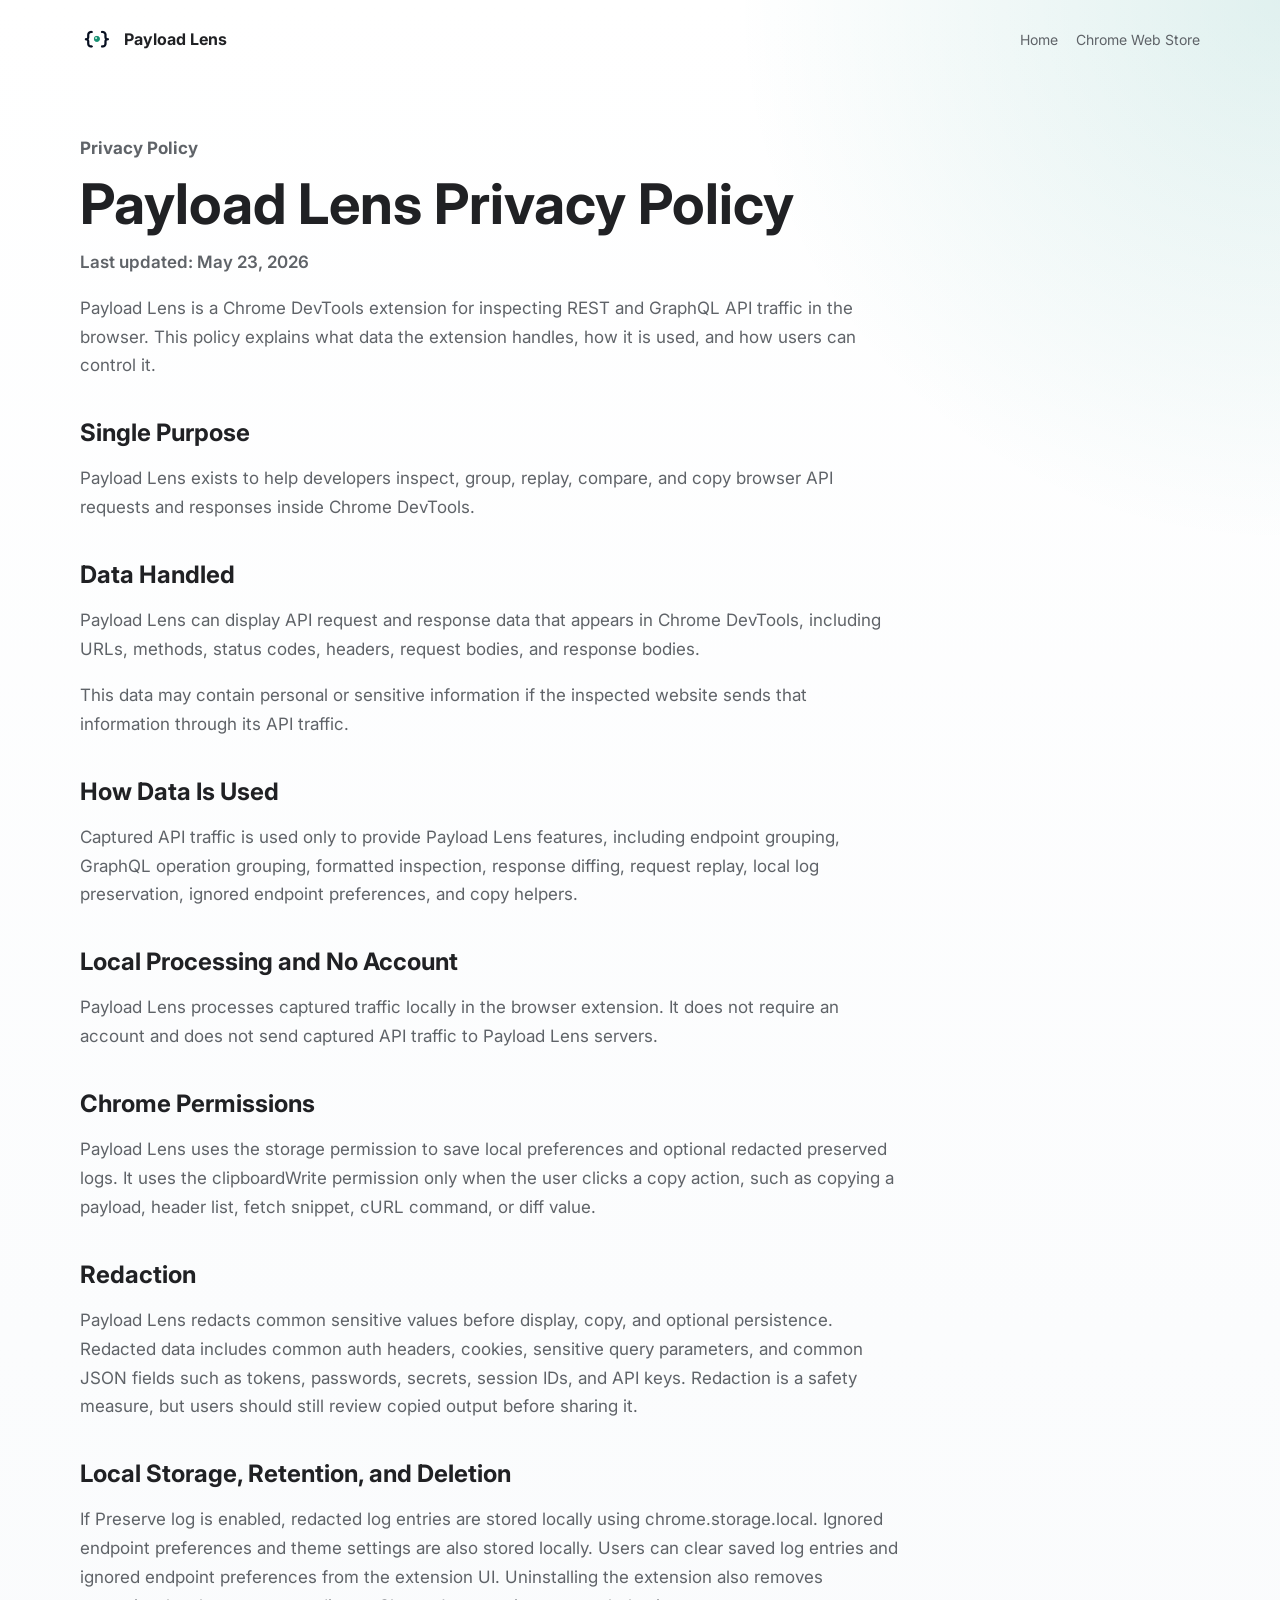
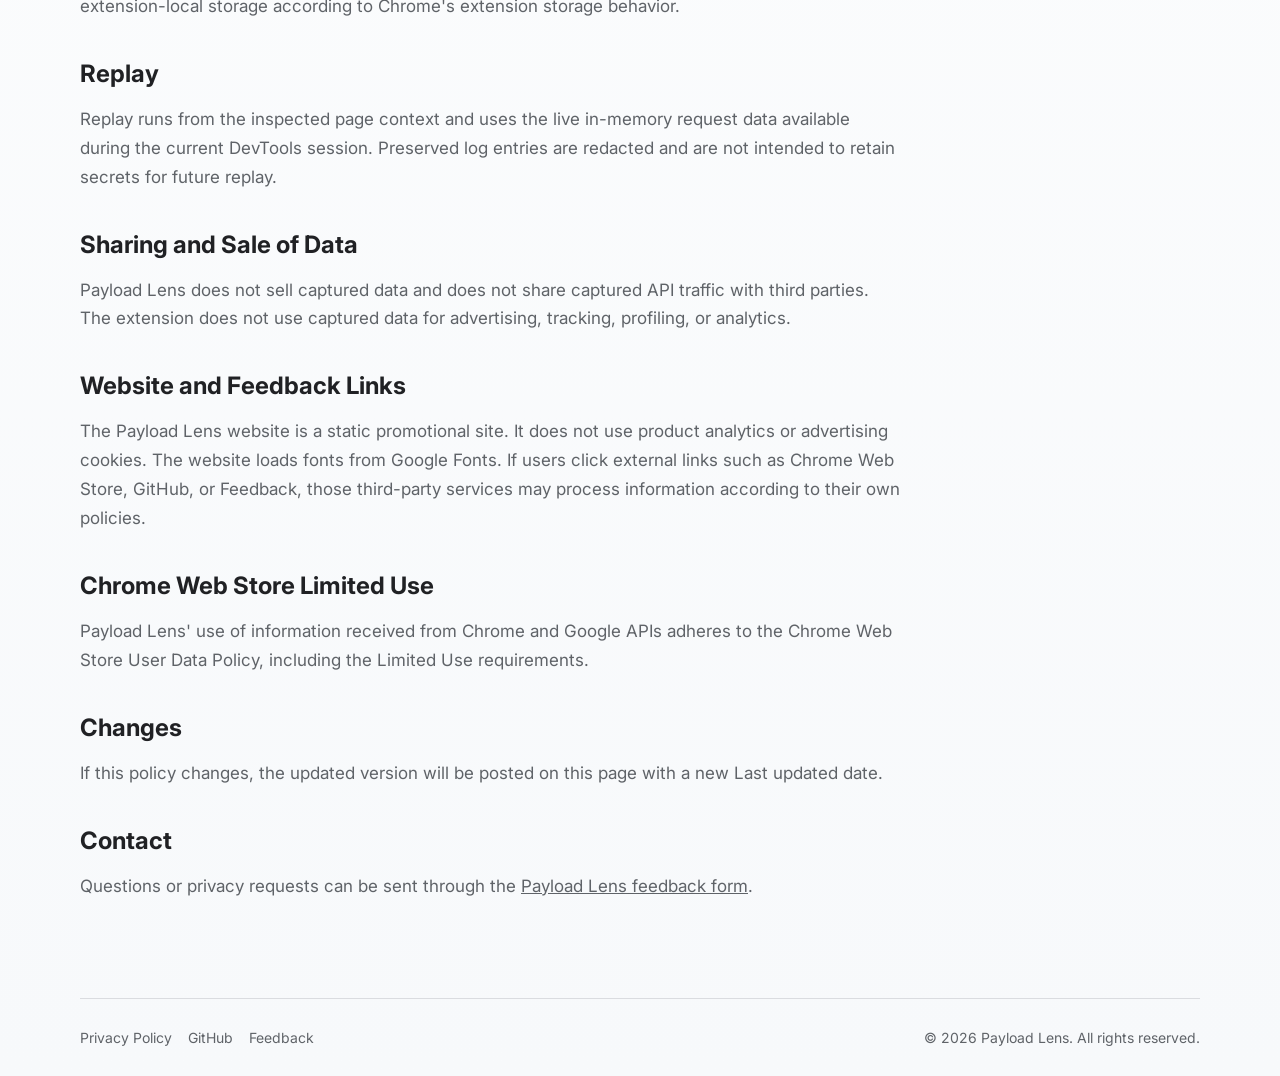
==== privacy-policy.html @ ce67dc68 "Expand privacy policy disclosures" ====
<!doctype html>
<html lang="en">
  <head>
    <meta charset="utf-8">
    <meta name="viewport" content="width=device-width, initial-scale=1">
    <title>Privacy Policy - Payload Lens</title>
    <meta name="description" content="Privacy policy for Payload Lens, a REST and GraphQL debugger for Chrome DevTools.">
    <link rel="preconnect" href="https://fonts.googleapis.com">
    <link rel="preconnect" href="https://fonts.gstatic.com" crossorigin>
    <link href="https://fonts.googleapis.com/css2?family=Inter:wght@400;500;600;700;800&display=swap" rel="stylesheet">
    <link rel="stylesheet" href="styles.css">
  </head>
  <body>
    <div class="site">
      <nav class="nav" aria-label="Primary navigation">
        <a class="brand" href="/">
          <img src="assets/brand-mark-light.png" alt="" aria-hidden="true">
          <span>Payload Lens</span>
        </a>
        <div class="nav-links">
          <a href="/">Home</a>
          <a href="https://chromewebstore.google.com/detail/knkidgfhigdmbppemldoeigcefdfmbhf">Chrome Web Store</a>
        </div>
      </nav>

      <main class="privacy-page">
        <p class="eyebrow">Privacy Policy</p>
        <h1>Payload Lens Privacy Policy</h1>
        <p class="policy-updated">Last updated: May 23, 2026</p>
        <p>Payload Lens is a Chrome DevTools extension for inspecting REST and GraphQL API traffic in the browser. This policy explains what data the extension handles, how it is used, and how users can control it.</p>

        <h2>Single Purpose</h2>
        <p>Payload Lens exists to help developers inspect, group, replay, compare, and copy browser API requests and responses inside Chrome DevTools.</p>

        <h2>Data Handled</h2>
        <p>Payload Lens can display API request and response data that appears in Chrome DevTools, including URLs, methods, status codes, headers, request bodies, and response bodies.</p>
        <p>This data may contain personal or sensitive information if the inspected website sends that information through its API traffic.</p>

        <h2>How Data Is Used</h2>
        <p>Captured API traffic is used only to provide Payload Lens features, including endpoint grouping, GraphQL operation grouping, formatted inspection, response diffing, request replay, local log preservation, ignored endpoint preferences, and copy helpers.</p>

        <h2>Local Processing and No Account</h2>
        <p>Payload Lens processes captured traffic locally in the browser extension. It does not require an account and does not send captured API traffic to Payload Lens servers.</p>

        <h2>Chrome Permissions</h2>
        <p>Payload Lens uses the storage permission to save local preferences and optional redacted preserved logs. It uses the clipboardWrite permission only when the user clicks a copy action, such as copying a payload, header list, fetch snippet, cURL command, or diff value.</p>

        <h2>Redaction</h2>
        <p>Payload Lens redacts common sensitive values before display, copy, and optional persistence. Redacted data includes common auth headers, cookies, sensitive query parameters, and common JSON fields such as tokens, passwords, secrets, session IDs, and API keys. Redaction is a safety measure, but users should still review copied output before sharing it.</p>

        <h2>Local Storage, Retention, and Deletion</h2>
        <p>If Preserve log is enabled, redacted log entries are stored locally using chrome.storage.local. Ignored endpoint preferences and theme settings are also stored locally. Users can clear saved log entries and ignored endpoint preferences from the extension UI. Uninstalling the extension also removes extension-local storage according to Chrome's extension storage behavior.</p>

        <h2>Replay</h2>
        <p>Replay runs from the inspected page context and uses the live in-memory request data available during the current DevTools session. Preserved log entries are redacted and are not intended to retain secrets for future replay.</p>

        <h2>Sharing and Sale of Data</h2>
        <p>Payload Lens does not sell captured data and does not share captured API traffic with third parties. The extension does not use captured data for advertising, tracking, profiling, or analytics.</p>

        <h2>Website and Feedback Links</h2>
        <p>The Payload Lens website is a static promotional site. It does not use product analytics or advertising cookies. The website loads fonts from Google Fonts. If users click external links such as Chrome Web Store, GitHub, or Feedback, those third-party services may process information according to their own policies.</p>

        <h2>Chrome Web Store Limited Use</h2>
        <p>Payload Lens' use of information received from Chrome and Google APIs adheres to the Chrome Web Store User Data Policy, including the Limited Use requirements.</p>

        <h2>Changes</h2>
        <p>If this policy changes, the updated version will be posted on this page with a new Last updated date.</p>

        <h2>Contact</h2>
        <p>Questions or privacy requests can be sent through the <a href="https://tally.so/r/9qoOoG">Payload Lens feedback form</a>.</p>
      </main>

      <footer class="footer">
        <nav class="footer-links" aria-label="Footer navigation">
          <a href="privacy-policy.html">Privacy Policy</a>
          <a href="https://github.com/payload-lens/web">GitHub</a>
          <a href="https://tally.so/r/9qoOoG">Feedback</a>
        </nav>
        <span>&copy; 2026 Payload Lens. All rights reserved.</span>
      </footer>
    </div>
  </body>
</html>
---- styles.css ----
:root {
  color-scheme: light;
  --bg: #ffffff;
  --surface: #f7f9fb;
  --surface-strong: #eef4f3;
  --text: #202124;
  --muted: #5f6368;
  --line: #dadce0;
  --accent: #00897b;
  --accent-strong: #00695c;
  --shadow: 0 20px 60px rgb(60 64 67 / 0.14);
  font-family: "Inter", ui-sans-serif, system-ui, -apple-system, BlinkMacSystemFont, "Segoe UI", sans-serif;
}

* {
  box-sizing: border-box;
}

html {
  background: var(--bg);
  color: var(--text);
}

body {
  margin: 0;
  min-height: 100vh;
  background:
    radial-gradient(circle at top right, rgb(0 137 123 / 0.12), transparent 34rem),
    linear-gradient(180deg, #ffffff 0, #f7f9fb 100%);
}

a {
  color: inherit;
}

.site {
  width: min(1120px, calc(100vw - 40px));
  margin: 0 auto;
}

.nav {
  display: flex;
  align-items: center;
  justify-content: space-between;
  gap: 20px;
  padding: 22px 0;
}

.brand {
  display: inline-flex;
  align-items: center;
  gap: 10px;
  color: var(--text);
  font-weight: 700;
  text-decoration: none;
}

.brand img {
  width: 34px;
  height: 34px;
}

.nav-links {
  display: flex;
  align-items: center;
  gap: 18px;
  color: var(--muted);
  font-size: 14px;
}

.nav-links a {
  text-decoration: none;
}

.hero {
  display: grid;
  grid-template-columns: minmax(0, 1fr) minmax(360px, 0.86fr);
  align-items: center;
  gap: 48px;
  padding: 74px 0 72px;
}

.eyebrow {
  margin: 0 0 14px;
  color: var(--accent-strong);
  font-size: 14px;
  font-weight: 700;
}

h1 {
  max-width: 760px;
  margin: 0;
  font-size: clamp(42px, 6vw, 72px);
  line-height: 0.98;
  letter-spacing: 0;
}

.lead {
  max-width: 620px;
  margin: 22px 0 0;
  color: var(--muted);
  font-size: 20px;
  line-height: 1.55;
}

.actions {
  display: flex;
  flex-wrap: wrap;
  gap: 12px;
  margin-top: 30px;
}

.button {
  display: inline-flex;
  align-items: center;
  justify-content: center;
  gap: 9px;
  min-height: 44px;
  border: 1px solid var(--line);
  border-radius: 6px;
  padding: 0 18px;
  background: #ffffff;
  color: var(--text);
  font-weight: 700;
  text-decoration: none;
}

.button img {
  width: 20px;
  height: 20px;
  object-fit: contain;
}

.button.primary {
  border-color: var(--accent);
  background: var(--accent);
  color: #ffffff;
}

.hero-card {
  border: 1px solid var(--line);
  border-radius: 12px;
  overflow: hidden;
  background: #ffffff;
  box-shadow: var(--shadow);
}

.chrome-bar {
  display: flex;
  gap: 7px;
  padding: 13px 16px;
  border-bottom: 1px solid var(--line);
  background: #f1f3f4;
}

.dot {
  width: 11px;
  height: 11px;
  border-radius: 50%;
  background: #c4c7c5;
}

.mock {
  display: grid;
  grid-template-columns: 1.1fr 1fr;
  min-height: 360px;
}

.mock-list {
  border-right: 1px solid var(--line);
}

.mock-row {
  padding: 15px 16px;
  border-bottom: 1px solid #edf0f2;
}

.mock-row.active {
  background: #e0f2f1;
}

.method {
  font-weight: 800;
}

.method.get {
  color: #00796b;
}

.method.post {
  color: #1967d2;
}

.method.patch {
  color: #7e57c2;
}

.mock-title {
  font-size: 15px;
  font-weight: 700;
}

.mock-meta {
  margin-top: 7px;
  color: var(--muted);
  font-size: 13px;
}

.mock-panel {
  padding: 16px;
}

.mock-tabs {
  display: flex;
  gap: 16px;
  border-bottom: 1px solid var(--line);
  padding-bottom: 10px;
  color: var(--muted);
  font-weight: 700;
}

.mock-tabs span:first-child {
  color: var(--accent-strong);
}

.code {
  margin: 16px 0 0;
  border: 1px solid var(--line);
  border-radius: 6px;
  padding: 14px;
  overflow: hidden;
  background: #fafafa;
  font: 13px/1.6 "SFMono-Regular", Consolas, monospace;
}

.section {
  padding: 64px 0;
}

.section h2 {
  margin: 0;
  font-size: 34px;
  line-height: 1.15;
}

.section-intro {
  max-width: 680px;
  margin: 14px 0 0;
  color: var(--muted);
  font-size: 18px;
  line-height: 1.6;
}

.grid {
  display: grid;
  grid-template-columns: repeat(3, minmax(0, 1fr));
  gap: 16px;
  margin-top: 28px;
}

.feature {
  border: 1px solid var(--line);
  border-radius: 10px;
  padding: 22px;
  background: #ffffff;
}

.feature h3 {
  margin: 0;
  font-size: 18px;
}

.feature p {
  margin: 10px 0 0;
  color: var(--muted);
  line-height: 1.55;
}

.privacy-page {
  max-width: 820px;
  padding: 56px 0 80px;
}

.privacy-page h1 {
  font-size: clamp(36px, 5vw, 56px);
}

.policy-updated {
  margin: 16px 0 0;
  color: var(--muted);
  font-size: 15px;
  font-weight: 600;
}

.privacy-page h2 {
  margin: 38px 0 10px;
  font-size: 24px;
}

.privacy-page p {
  color: var(--muted);
  font-size: 17px;
  line-height: 1.7;
}

.footer {
  display: flex;
  align-items: center;
  justify-content: space-between;
  gap: 20px;
  padding: 30px 0;
  border-top: 1px solid var(--line);
  color: var(--muted);
  font-size: 14px;
}

.footer-links {
  display: flex;
  flex-wrap: wrap;
  gap: 16px;
}

.footer a {
  text-decoration: none;
}

@media (max-width: 820px) {
  .hero {
    grid-template-columns: 1fr;
    padding-top: 44px;
  }

  .grid {
    grid-template-columns: 1fr;
  }

  .footer {
    align-items: flex-start;
    flex-direction: column;
  }

  .mock {
    grid-template-columns: 1fr;
  }

  .mock-list {
    border-right: 0;
    border-bottom: 1px solid var(--line);
  }
}
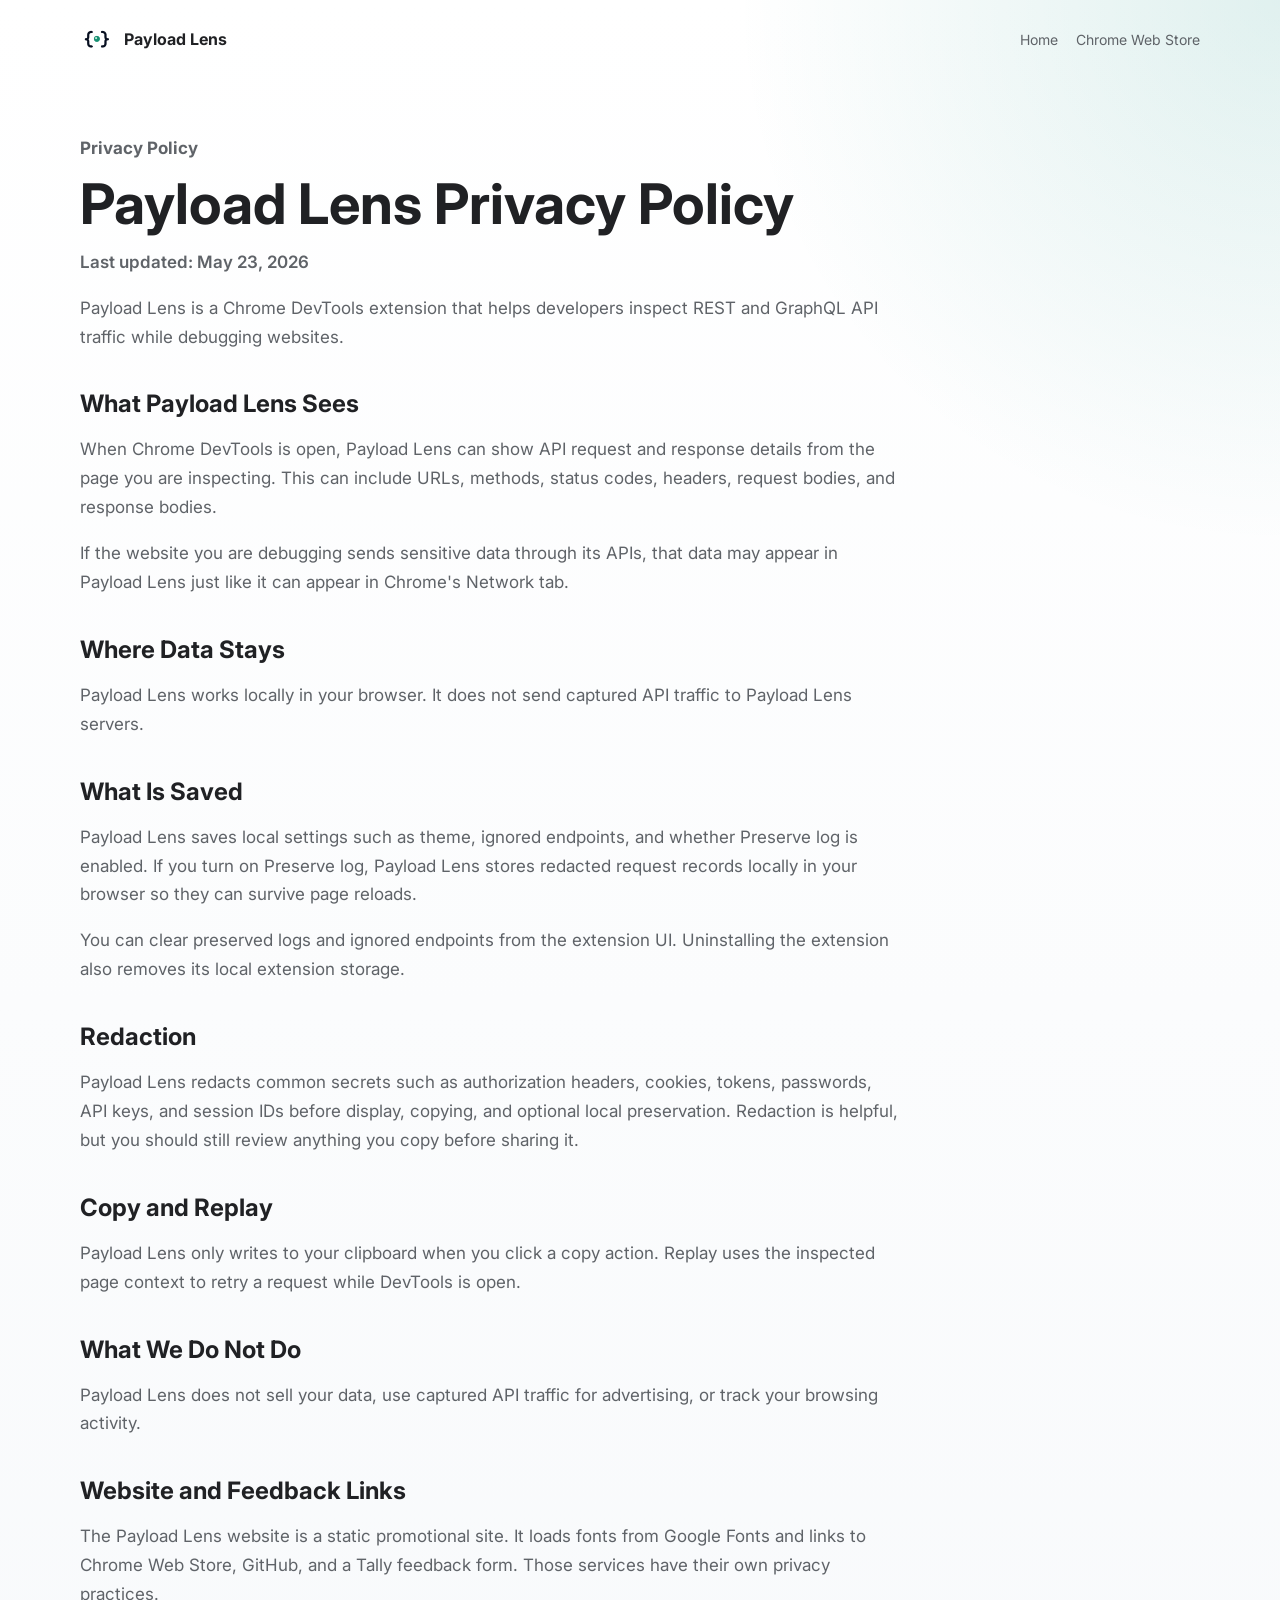
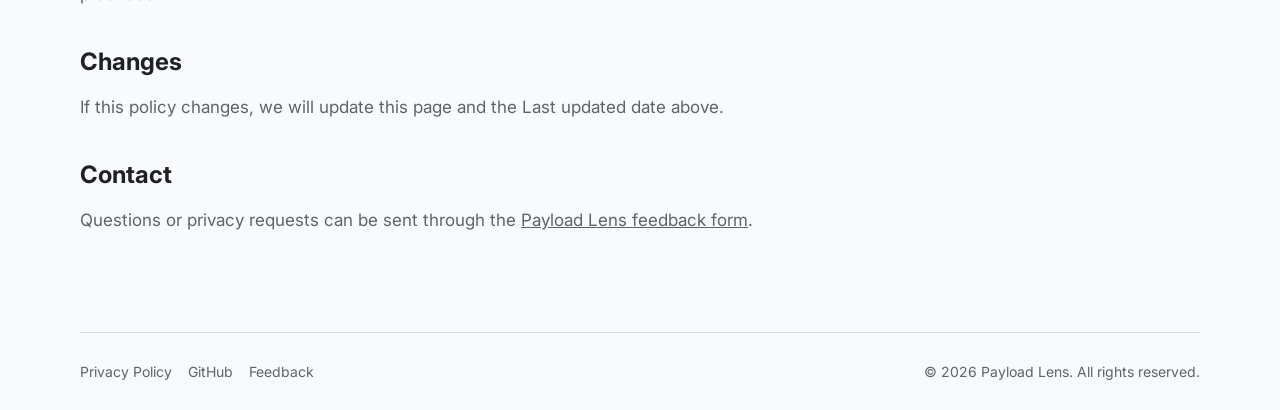
==== commit 43a52caa: "Simplify public privacy policy" ====
--- a/privacy-policy.html
+++ b/privacy-policy.html
@@ -27,44 +27,33 @@
         <p class="eyebrow">Privacy Policy</p>
         <h1>Payload Lens Privacy Policy</h1>
         <p class="policy-updated">Last updated: May 23, 2026</p>
-        <p>Payload Lens is a Chrome DevTools extension for inspecting REST and GraphQL API traffic in the browser. This policy explains what data the extension handles, how it is used, and how users can control it.</p>
+        <p>Payload Lens is a Chrome DevTools extension that helps developers inspect REST and GraphQL API traffic while debugging websites.</p>
 
-        <h2>Single Purpose</h2>
-        <p>Payload Lens exists to help developers inspect, group, replay, compare, and copy browser API requests and responses inside Chrome DevTools.</p>
+        <h2>What Payload Lens Sees</h2>
+        <p>When Chrome DevTools is open, Payload Lens can show API request and response details from the page you are inspecting. This can include URLs, methods, status codes, headers, request bodies, and response bodies.</p>
+        <p>If the website you are debugging sends sensitive data through its APIs, that data may appear in Payload Lens just like it can appear in Chrome's Network tab.</p>
 
-        <h2>Data Handled</h2>
-        <p>Payload Lens can display API request and response data that appears in Chrome DevTools, including URLs, methods, status codes, headers, request bodies, and response bodies.</p>
-        <p>This data may contain personal or sensitive information if the inspected website sends that information through its API traffic.</p>
+        <h2>Where Data Stays</h2>
+        <p>Payload Lens works locally in your browser. It does not send captured API traffic to Payload Lens servers.</p>
 
-        <h2>How Data Is Used</h2>
-        <p>Captured API traffic is used only to provide Payload Lens features, including endpoint grouping, GraphQL operation grouping, formatted inspection, response diffing, request replay, local log preservation, ignored endpoint preferences, and copy helpers.</p>
-
-        <h2>Local Processing and No Account</h2>
-        <p>Payload Lens processes captured traffic locally in the browser extension. It does not require an account and does not send captured API traffic to Payload Lens servers.</p>
-
-        <h2>Chrome Permissions</h2>
-        <p>Payload Lens uses the storage permission to save local preferences and optional redacted preserved logs. It uses the clipboardWrite permission only when the user clicks a copy action, such as copying a payload, header list, fetch snippet, cURL command, or diff value.</p>
+        <h2>What Is Saved</h2>
+        <p>Payload Lens saves local settings such as theme, ignored endpoints, and whether Preserve log is enabled. If you turn on Preserve log, Payload Lens stores redacted request records locally in your browser so they can survive page reloads.</p>
+        <p>You can clear preserved logs and ignored endpoints from the extension UI. Uninstalling the extension also removes its local extension storage.</p>
 
         <h2>Redaction</h2>
-        <p>Payload Lens redacts common sensitive values before display, copy, and optional persistence. Redacted data includes common auth headers, cookies, sensitive query parameters, and common JSON fields such as tokens, passwords, secrets, session IDs, and API keys. Redaction is a safety measure, but users should still review copied output before sharing it.</p>
+        <p>Payload Lens redacts common secrets such as authorization headers, cookies, tokens, passwords, API keys, and session IDs before display, copying, and optional local preservation. Redaction is helpful, but you should still review anything you copy before sharing it.</p>
 
-        <h2>Local Storage, Retention, and Deletion</h2>
-        <p>If Preserve log is enabled, redacted log entries are stored locally using chrome.storage.local. Ignored endpoint preferences and theme settings are also stored locally. Users can clear saved log entries and ignored endpoint preferences from the extension UI. Uninstalling the extension also removes extension-local storage according to Chrome's extension storage behavior.</p>
+        <h2>Copy and Replay</h2>
+        <p>Payload Lens only writes to your clipboard when you click a copy action. Replay uses the inspected page context to retry a request while DevTools is open.</p>
 
-        <h2>Replay</h2>
-        <p>Replay runs from the inspected page context and uses the live in-memory request data available during the current DevTools session. Preserved log entries are redacted and are not intended to retain secrets for future replay.</p>
-
-        <h2>Sharing and Sale of Data</h2>
-        <p>Payload Lens does not sell captured data and does not share captured API traffic with third parties. The extension does not use captured data for advertising, tracking, profiling, or analytics.</p>
+        <h2>What We Do Not Do</h2>
+        <p>Payload Lens does not sell your data, use captured API traffic for advertising, or track your browsing activity.</p>
 
         <h2>Website and Feedback Links</h2>
-        <p>The Payload Lens website is a static promotional site. It does not use product analytics or advertising cookies. The website loads fonts from Google Fonts. If users click external links such as Chrome Web Store, GitHub, or Feedback, those third-party services may process information according to their own policies.</p>
-
-        <h2>Chrome Web Store Limited Use</h2>
-        <p>Payload Lens' use of information received from Chrome and Google APIs adheres to the Chrome Web Store User Data Policy, including the Limited Use requirements.</p>
+        <p>The Payload Lens website is a static promotional site. It loads fonts from Google Fonts and links to Chrome Web Store, GitHub, and a Tally feedback form. Those services have their own privacy practices.</p>
 
         <h2>Changes</h2>
-        <p>If this policy changes, the updated version will be posted on this page with a new Last updated date.</p>
+        <p>If this policy changes, we will update this page and the Last updated date above.</p>
 
         <h2>Contact</h2>
         <p>Questions or privacy requests can be sent through the <a href="https://tally.so/r/9qoOoG">Payload Lens feedback form</a>.</p>
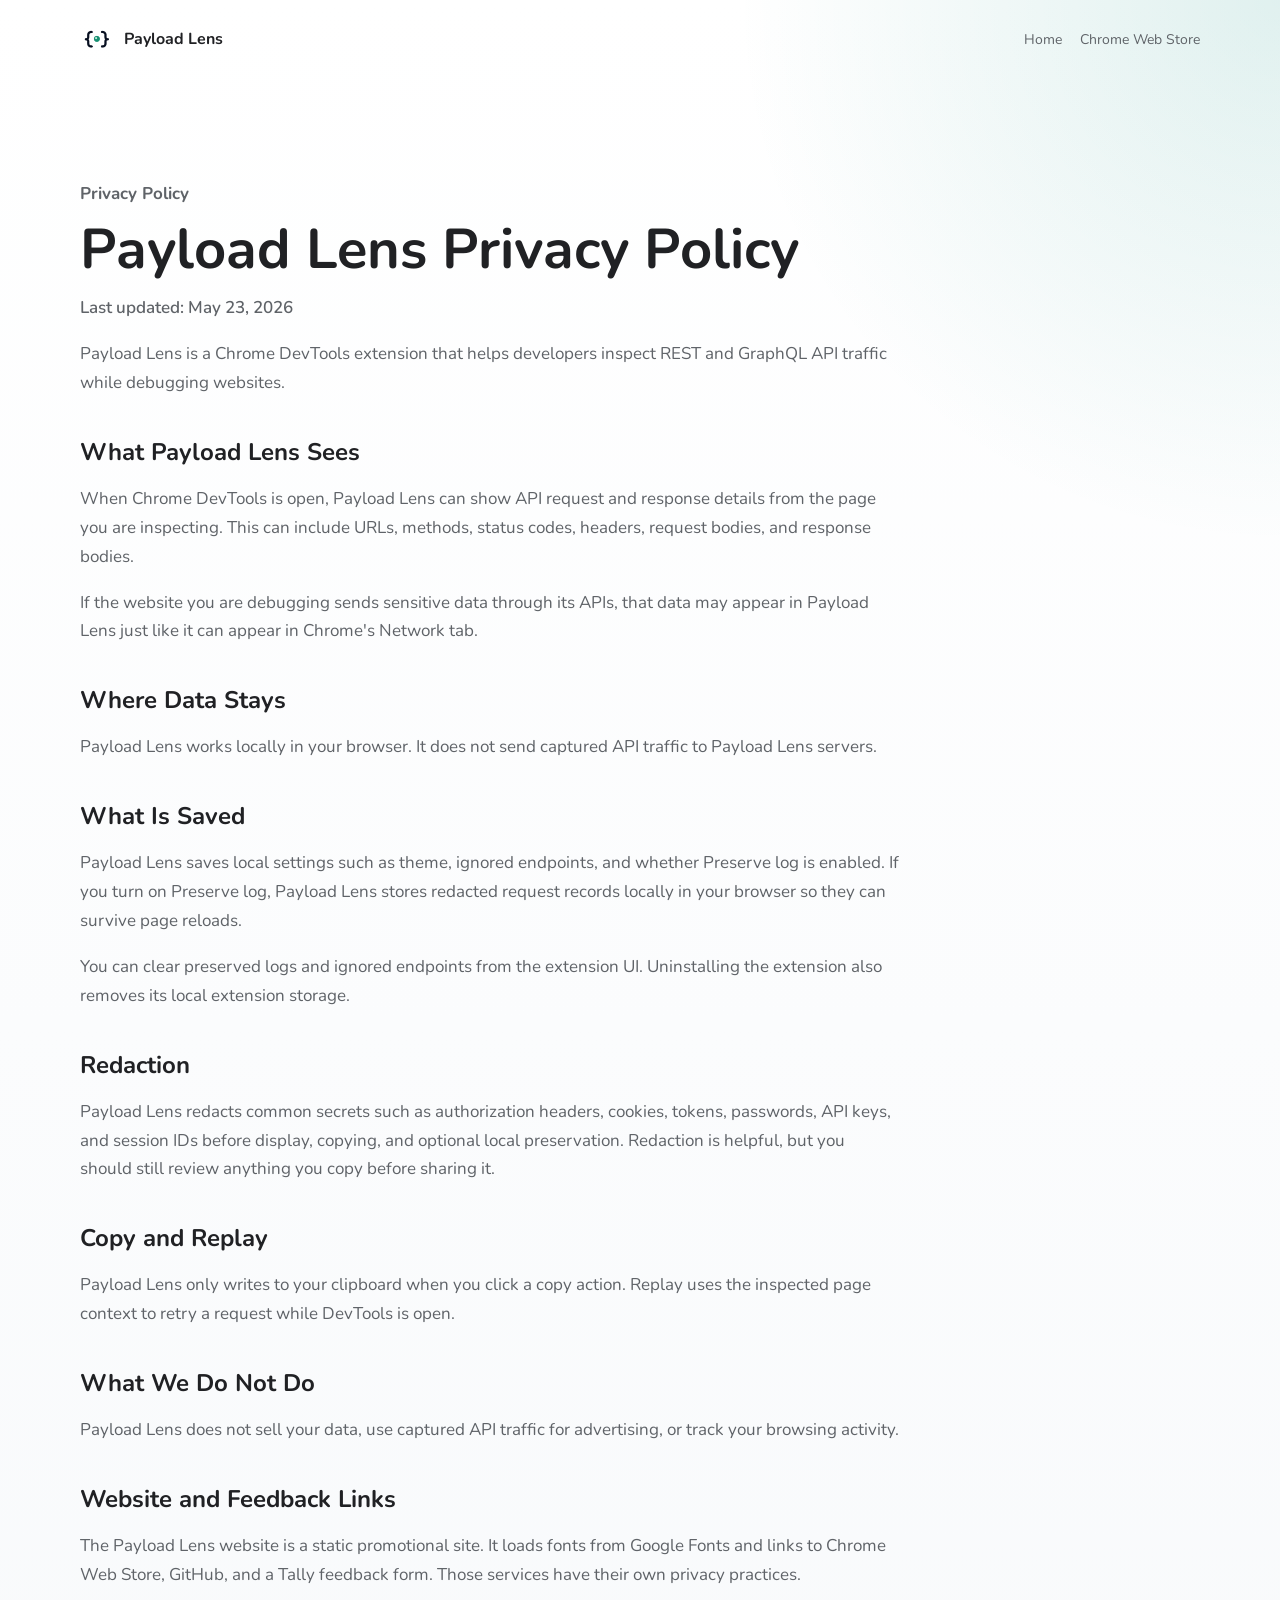
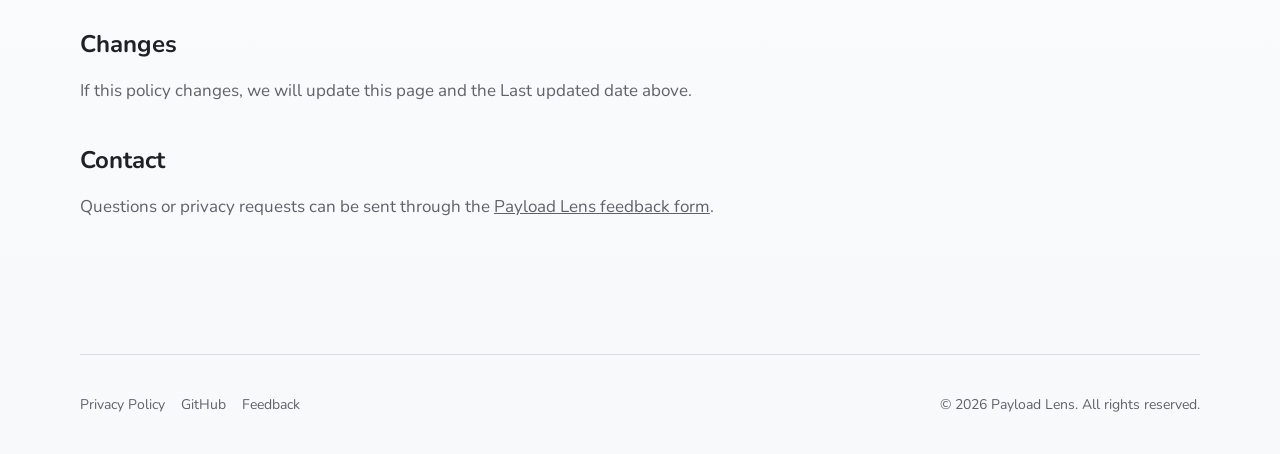
==== commit fde9ba3f: "Align font of privacy policy page" ====
--- a/privacy-policy.html
+++ b/privacy-policy.html
@@ -5,20 +5,22 @@
     <meta name="viewport" content="width=device-width, initial-scale=1">
     <title>Privacy Policy - Payload Lens</title>
     <meta name="description" content="Privacy policy for Payload Lens, a REST and GraphQL debugger for Chrome DevTools.">
+    <link rel="icon" type="image/png" sizes="32x32" href="assets/icon-32.png">
+    <link rel="shortcut icon" href="assets/icon-32.png">
     <link rel="preconnect" href="https://fonts.googleapis.com">
     <link rel="preconnect" href="https://fonts.gstatic.com" crossorigin>
-    <link href="https://fonts.googleapis.com/css2?family=Inter:wght@400;500;600;700;800&display=swap" rel="stylesheet">
+    <link href="https://fonts.googleapis.com/css2?family=Nunito:wght@400;500;600;700;800&display=swap" rel="stylesheet">
     <link rel="stylesheet" href="styles.css">
   </head>
   <body>
     <div class="site">
       <nav class="nav" aria-label="Primary navigation">
-        <a class="brand" href="/">
+        <a class="brand" href="index.html">
           <img src="assets/brand-mark-light.png" alt="" aria-hidden="true">
           <span>Payload Lens</span>
         </a>
         <div class="nav-links">
-          <a href="/">Home</a>
+          <a href="index.html">Home</a>
           <a href="https://chromewebstore.google.com/detail/knkidgfhigdmbppemldoeigcefdfmbhf">Chrome Web Store</a>
         </div>
       </nav>
--- a/styles.css
+++ b/styles.css
@@ -9,7 +9,8 @@
   --accent: #00897b;
   --accent-strong: #00695c;
   --shadow: 0 20px 60px rgb(60 64 67 / 0.14);
-  font-family: "Inter", ui-sans-serif, system-ui, -apple-system, BlinkMacSystemFont, "Segoe UI", sans-serif;
+  --section-y: clamp(5rem, 9vw, 8rem);
+  font-family: Nunito, "Marlin Soft SQ", Helvetica, "Apple Color Emoji", "Segoe UI Emoji", NotoColorEmoji, "Noto Color Emoji", "Segoe UI Symbol", "Android Emoji", EmojiSymbols, -apple-system, system-ui, "Segoe UI", Roboto, "Helvetica Neue", "Noto Sans", sans-serif;
 }
 
 * {
@@ -43,6 +44,7 @@
   align-items: center;
   justify-content: space-between;
   gap: 20px;
+  min-height: 78px;
   padding: 22px 0;
 }
 
@@ -77,7 +79,8 @@
   grid-template-columns: minmax(0, 1fr) minmax(360px, 0.86fr);
   align-items: center;
   gap: 48px;
-  padding: 74px 0 72px;
+  min-height: calc(100svh - 78px);
+  padding: 44px 0 clamp(4rem, 7vw, 6rem);
 }
 
 .eyebrow {
@@ -160,26 +163,59 @@
   background: #c4c7c5;
 }
 
+.dot:nth-child(1) {
+  background: #ff5f57;
+}
+
+.dot:nth-child(2) {
+  background: #ffbd2e;
+}
+
+.dot:nth-child(3) {
+  background: #28c840;
+}
+
 .mock {
   display: grid;
-  grid-template-columns: 1.1fr 1fr;
+  grid-template-columns: minmax(0, 1.1fr) minmax(0, 1fr);
   min-height: 360px;
 }
 
 .mock-list {
   border-right: 1px solid var(--line);
+  min-width: 0;
 }
 
 .mock-row {
+  display: block;
+  width: 100%;
+  border: 0;
   padding: 15px 16px;
   border-bottom: 1px solid #edf0f2;
+  background: transparent;
+  color: inherit;
+  font: inherit;
+  text-align: left;
+  cursor: pointer;
+}
+
+.mock-row:hover {
+  background: #f1f8f7;
 }
 
 .mock-row.active {
   background: #e0f2f1;
 }
 
+.mock-row:focus-visible,
+.mock-tabs button:focus-visible {
+  outline: 3px solid rgb(0 137 123 / 0.28);
+  outline-offset: -3px;
+}
+
 .method {
+  display: inline-block;
+  min-width: 4ch;
   font-weight: 800;
 }
 
@@ -196,17 +232,20 @@
 }
 
 .mock-title {
+  display: block;
   font-size: 15px;
   font-weight: 700;
 }
 
 .mock-meta {
+  display: block;
   margin-top: 7px;
   color: var(--muted);
   font-size: 13px;
 }
 
 .mock-panel {
+  min-width: 0;
   padding: 16px;
 }
 
@@ -219,7 +258,16 @@
   font-weight: 700;
 }
 
-.mock-tabs span:first-child {
+.mock-tabs button {
+  border: 0;
+  padding: 0;
+  background: transparent;
+  color: inherit;
+  font: inherit;
+  cursor: pointer;
+}
+
+.mock-tabs button.active {
   color: var(--accent-strong);
 }
 
@@ -228,13 +276,16 @@
   border: 1px solid var(--line);
   border-radius: 6px;
   padding: 14px;
-  overflow: hidden;
+  max-width: 100%;
+  overflow: auto;
   background: #fafafa;
   font: 13px/1.6 "SFMono-Regular", Consolas, monospace;
+  white-space: pre-wrap;
+  word-break: break-word;
 }
 
 .section {
-  padding: 64px 0;
+  padding: var(--section-y) 0;
 }
 
 .section h2 {
@@ -243,19 +294,56 @@
   line-height: 1.15;
 }
 
+.section-header {
+  display: flex;
+  align-items: end;
+  justify-content: space-between;
+  gap: 24px;
+}
+
 .section-intro {
   max-width: 680px;
-  margin: 14px 0 0;
+  margin: 18px 0 0;
   color: var(--muted);
   font-size: 18px;
   line-height: 1.6;
+}
+
+.text-link {
+  color: var(--accent-strong);
+  font-size: 15px;
+  font-weight: 700;
+  text-decoration: none;
+}
+
+.demo-section {
+  padding-top: var(--section-y);
+}
+
+.video-frame {
+  position: relative;
+  margin-top: 36px;
+  overflow: hidden;
+  border: 1px solid var(--line);
+  border-radius: 12px;
+  background: #111111;
+  box-shadow: var(--shadow);
+  aspect-ratio: 16 / 9;
+}
+
+.video-frame iframe {
+  position: absolute;
+  inset: 0;
+  width: 100%;
+  height: 100%;
+  border: 0;
 }
 
 .grid {
   display: grid;
   grid-template-columns: repeat(3, minmax(0, 1fr));
   gap: 16px;
-  margin-top: 28px;
+  margin-top: 42px;
 }
 
 .feature {
@@ -278,7 +366,7 @@
 
 .privacy-page {
   max-width: 820px;
-  padding: 56px 0 80px;
+  padding: clamp(4.5rem, 8vw, 7rem) 0 clamp(5rem, 9vw, 8rem);
 }
 
 .privacy-page h1 {
@@ -308,7 +396,7 @@
   align-items: center;
   justify-content: space-between;
   gap: 20px;
-  padding: 30px 0;
+  padding: 40px 0;
   border-top: 1px solid var(--line);
   color: var(--muted);
   font-size: 14px;
@@ -325,13 +413,23 @@
 }
 
 @media (max-width: 820px) {
+  :root {
+    --section-y: clamp(4rem, 12vw, 5.5rem);
+  }
+
   .hero {
     grid-template-columns: 1fr;
-    padding-top: 44px;
+    min-height: auto;
+    padding: 44px 0 64px;
   }
 
   .grid {
     grid-template-columns: 1fr;
+  }
+
+  .section-header {
+    align-items: flex-start;
+    flex-direction: column;
   }
 
   .footer {
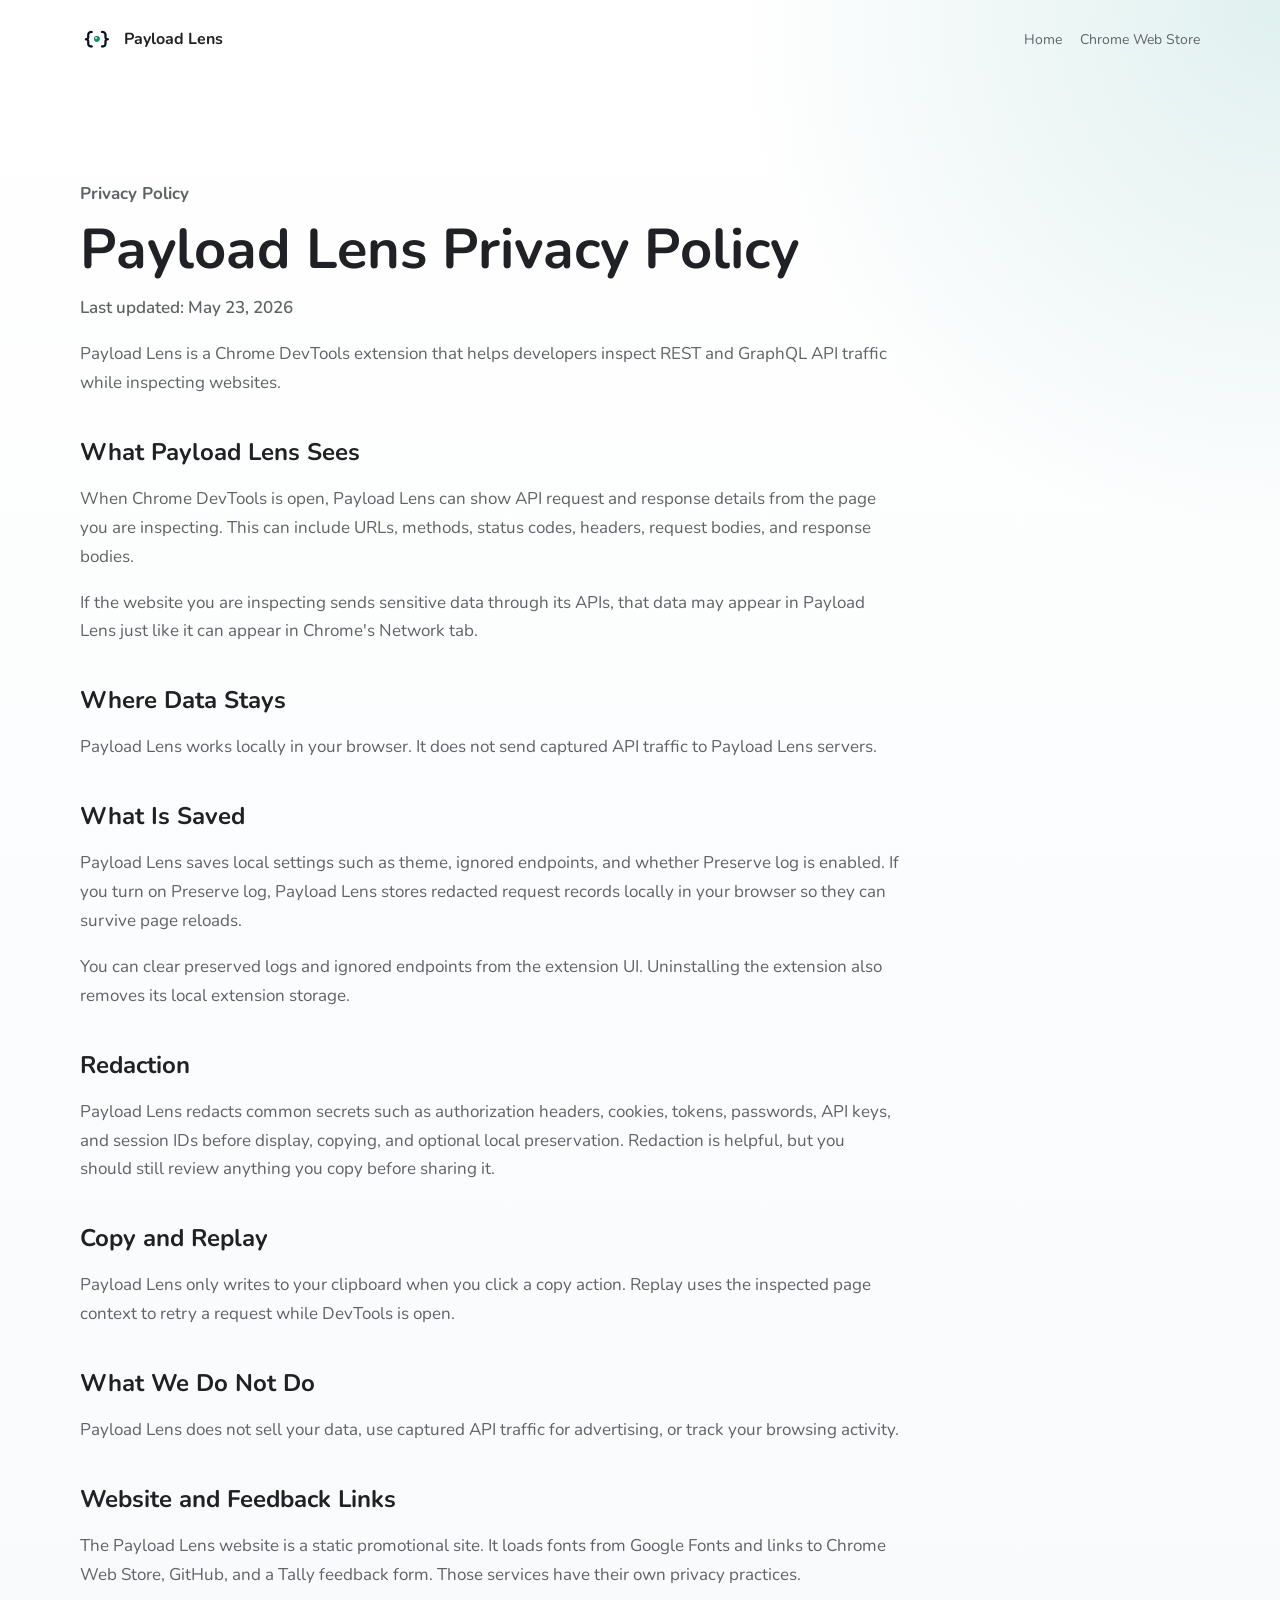
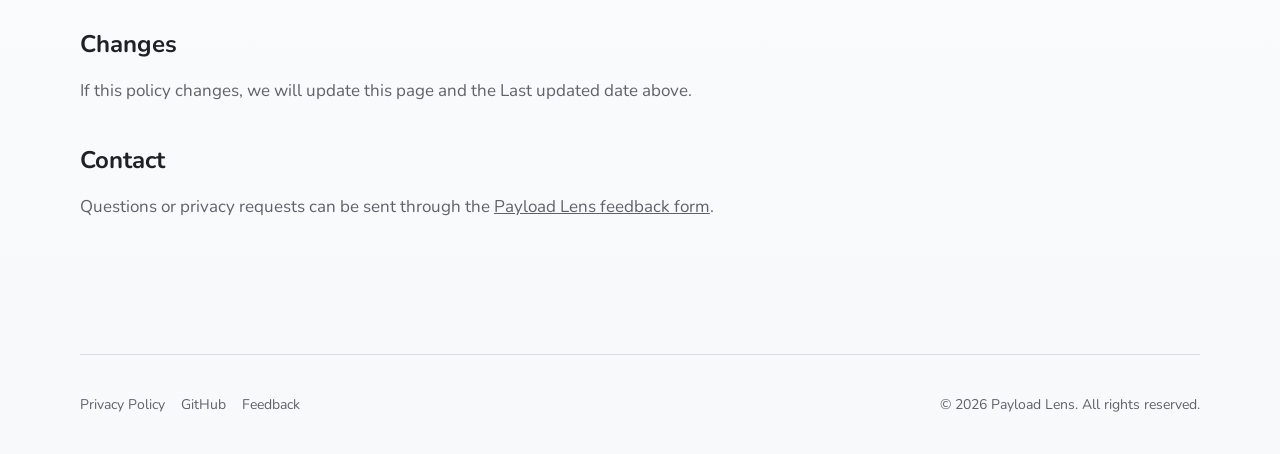
==== commit a81a11a2: "Update debugger to inspector" ====
--- a/privacy-policy.html
+++ b/privacy-policy.html
@@ -3,20 +3,30 @@
   <head>
     <meta charset="utf-8">
     <meta name="viewport" content="width=device-width, initial-scale=1">
-    <title>Privacy Policy - Payload Lens</title>
-    <meta name="description" content="Privacy policy for Payload Lens, a REST and GraphQL debugger for Chrome DevTools.">
+    <title>Privacy Policy – Payload Lens: REST & GraphQL Inspector</title>
+    <meta name="description" content="Privacy policy for Payload Lens, a REST and GraphQL inspector for Chrome DevTools.">
     <link rel="icon" type="image/png" sizes="32x32" href="assets/icon-32.png">
     <link rel="shortcut icon" href="assets/icon-32.png">
     <link rel="preconnect" href="https://fonts.googleapis.com">
     <link rel="preconnect" href="https://fonts.gstatic.com" crossorigin>
-    <link href="https://fonts.googleapis.com/css2?family=Nunito:wght@400;500;600;700;800&display=swap" rel="stylesheet">
+    <link rel="preload" href="https://fonts.googleapis.com/css2?family=Nunito:wght@400;500;600;700;800&display=swap" as="style" onload="this.onload=null;this.rel='stylesheet'">
+    <noscript><link rel="stylesheet" href="https://fonts.googleapis.com/css2?family=Nunito:wght@400;500;600;700;800&display=swap"></noscript>
+    <link rel="canonical" href="https://payload-lens.github.io/web/privacy-policy.html">
+    <meta property="og:type" content="website">
+    <meta property="og:site_name" content="Payload Lens">
+    <meta property="og:title" content="Privacy Policy - Payload Lens">
+    <meta property="og:description" content="Privacy policy for Payload Lens, a REST and GraphQL inspector for Chrome DevTools.">
+    <meta property="og:url" content="https://payload-lens.github.io/web/privacy-policy.html">
+    <meta name="twitter:card" content="summary">
+    <meta name="twitter:title" content="Privacy Policy - Payload Lens">
+    <meta name="twitter:description" content="Privacy policy for Payload Lens, a REST and GraphQL inspector for Chrome DevTools.">
     <link rel="stylesheet" href="styles.css">
   </head>
   <body>
     <div class="site">
       <nav class="nav" aria-label="Primary navigation">
         <a class="brand" href="index.html">
-          <img src="assets/brand-mark-light.png" alt="" aria-hidden="true">
+          <img src="assets/brand-mark-light.png" alt="" aria-hidden="true" width="34" height="34">
           <span>Payload Lens</span>
         </a>
         <div class="nav-links">
@@ -29,11 +39,11 @@
         <p class="eyebrow">Privacy Policy</p>
         <h1>Payload Lens Privacy Policy</h1>
         <p class="policy-updated">Last updated: May 23, 2026</p>
-        <p>Payload Lens is a Chrome DevTools extension that helps developers inspect REST and GraphQL API traffic while debugging websites.</p>
+        <p>Payload Lens is a Chrome DevTools extension that helps developers inspect REST and GraphQL API traffic while inspecting websites.</p>
 
         <h2>What Payload Lens Sees</h2>
         <p>When Chrome DevTools is open, Payload Lens can show API request and response details from the page you are inspecting. This can include URLs, methods, status codes, headers, request bodies, and response bodies.</p>
-        <p>If the website you are debugging sends sensitive data through its APIs, that data may appear in Payload Lens just like it can appear in Chrome's Network tab.</p>
+        <p>If the website you are inspecting sends sensitive data through its APIs, that data may appear in Payload Lens just like it can appear in Chrome's Network tab.</p>
 
         <h2>Where Data Stays</h2>
         <p>Payload Lens works locally in your browser. It does not send captured API traffic to Payload Lens servers.</p>
--- a/styles.css
+++ b/styles.css
@@ -135,8 +135,8 @@
 }
 
 .button.primary {
-  border-color: var(--accent);
-  background: var(--accent);
+  border-color: var(--accent-strong);
+  background: var(--accent-strong);
   color: #ffffff;
 }
 
@@ -339,6 +339,44 @@
   border: 0;
 }
 
+.video-facade-btn {
+  position: absolute;
+  inset: 0;
+  display: flex;
+  align-items: center;
+  justify-content: center;
+  width: 100%;
+  height: 100%;
+  border: 0;
+  padding: 0;
+  background: transparent;
+  cursor: pointer;
+}
+
+.video-facade-btn img {
+  position: absolute;
+  inset: 0;
+  width: 100%;
+  height: 100%;
+  object-fit: cover;
+}
+
+.play-icon {
+  position: relative;
+  z-index: 1;
+  transition: transform 0.15s ease;
+}
+
+.video-facade-btn:hover .play-icon,
+.video-facade-btn:focus-visible .play-icon {
+  transform: scale(1.1);
+}
+
+.video-facade-btn:focus-visible {
+  outline: 3px solid rgb(0 137 123 / 0.5);
+  outline-offset: -3px;
+}
+
 .grid {
   display: grid;
   grid-template-columns: repeat(3, minmax(0, 1fr));
